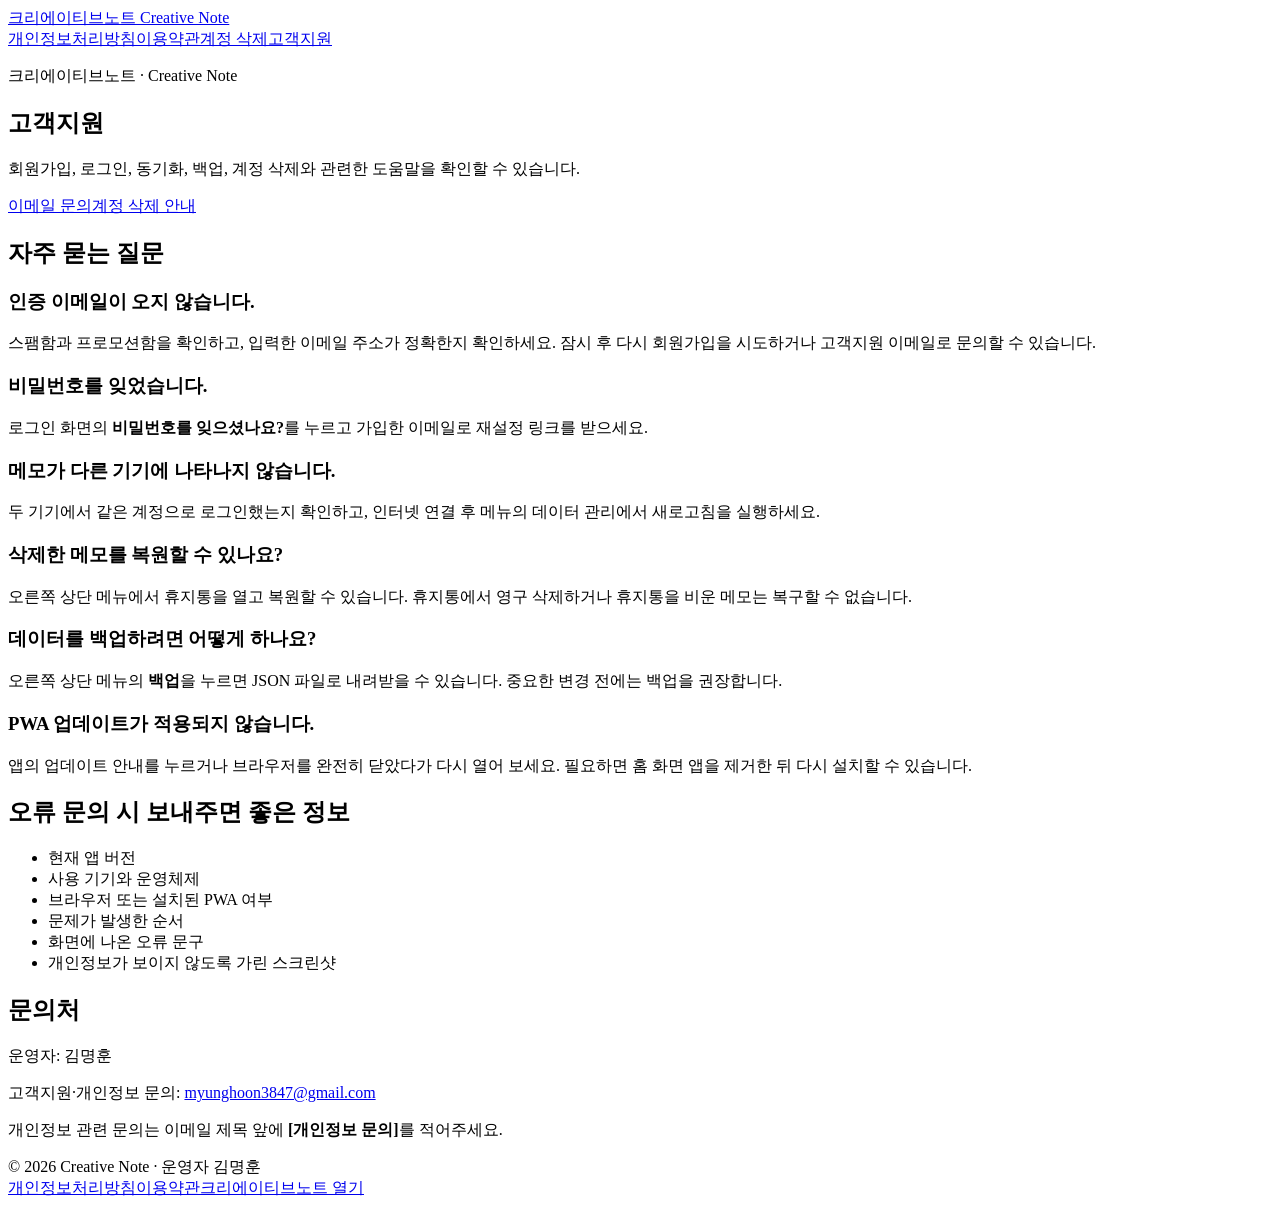
==== support/index.html @ 28e28304 "Add files via upload" ====
<!DOCTYPE html>
<html lang="ko">
<head>
  <meta charset="UTF-8" />
  <meta name="viewport" content="width=device-width, initial-scale=1.0" />
  <meta name="description" content="크리에이티브노트 고객지원" />
  <title>고객지원 | 크리에이티브노트</title>
  <link rel="stylesheet" href="../legal/legal.css?v=457" />
</head>
<body>
  <header class="site-header"><div class="site-header-inner"><a class="brand" href="../">크리에이티브노트 <span lang="en">Creative Note</span></a><nav class="header-nav" aria-label="지원 메뉴"><a href="../legal/privacy.html">개인정보처리방침</a><a href="../legal/terms.html">이용약관</a><a href="./delete-account.html">계정 삭제</a><a href="./" aria-current="page">고객지원</a></nav></div></header>
  <main class="legal-container">
    <section class="hero"><p class="eyebrow">크리에이티브노트 · Creative Note</p><h1>고객지원</h1><p>회원가입, 로그인, 동기화, 백업, 계정 삭제와 관련한 도움말을 확인할 수 있습니다.</p><div class="action-row"><a class="button-link" href="mailto:myunghoon3847@gmail.com?subject=%5B%ED%81%AC%EB%A6%AC%EC%97%90%EC%9D%B4%ED%8B%B0%EB%B8%8C%EB%85%B8%ED%8A%B8%20%EB%AC%B8%EC%9D%98%5D">이메일 문의</a><a class="button-link secondary" href="./delete-account.html">계정 삭제 안내</a></div></section>

    <section class="section-card"><h2>자주 묻는 질문</h2>
      <div class="faq-item"><h3>인증 이메일이 오지 않습니다.</h3><p>스팸함과 프로모션함을 확인하고, 입력한 이메일 주소가 정확한지 확인하세요. 잠시 후 다시 회원가입을 시도하거나 고객지원 이메일로 문의할 수 있습니다.</p></div>
      <div class="faq-item"><h3>비밀번호를 잊었습니다.</h3><p>로그인 화면의 <strong>비밀번호를 잊으셨나요?</strong>를 누르고 가입한 이메일로 재설정 링크를 받으세요.</p></div>
      <div class="faq-item"><h3>메모가 다른 기기에 나타나지 않습니다.</h3><p>두 기기에서 같은 계정으로 로그인했는지 확인하고, 인터넷 연결 후 메뉴의 데이터 관리에서 새로고침을 실행하세요.</p></div>
      <div class="faq-item"><h3>삭제한 메모를 복원할 수 있나요?</h3><p>오른쪽 상단 메뉴에서 휴지통을 열고 복원할 수 있습니다. 휴지통에서 영구 삭제하거나 휴지통을 비운 메모는 복구할 수 없습니다.</p></div>
      <div class="faq-item"><h3>데이터를 백업하려면 어떻게 하나요?</h3><p>오른쪽 상단 메뉴의 <strong>백업</strong>을 누르면 JSON 파일로 내려받을 수 있습니다. 중요한 변경 전에는 백업을 권장합니다.</p></div>
      <div class="faq-item"><h3>PWA 업데이트가 적용되지 않습니다.</h3><p>앱의 업데이트 안내를 누르거나 브라우저를 완전히 닫았다가 다시 열어 보세요. 필요하면 홈 화면 앱을 제거한 뒤 다시 설치할 수 있습니다.</p></div>
    </section>

    <section class="section-card"><h2>오류 문의 시 보내주면 좋은 정보</h2><ul><li>현재 앱 버전</li><li>사용 기기와 운영체제</li><li>브라우저 또는 설치된 PWA 여부</li><li>문제가 발생한 순서</li><li>화면에 나온 오류 문구</li><li>개인정보가 보이지 않도록 가린 스크린샷</li></ul></section>
    <section class="section-card"><h2>문의처</h2><p>운영자: 김명훈</p><p>고객지원·개인정보 문의: <a href="mailto:myunghoon3847@gmail.com">myunghoon3847@gmail.com</a></p><p>개인정보 관련 문의는 이메일 제목 앞에 <strong>[개인정보 문의]</strong>를 적어주세요.</p></section>
  </main>
  <footer class="site-footer"><div class="site-footer-inner">© 2026 Creative Note · 운영자 김명훈<div class="footer-links"><a href="../legal/privacy.html">개인정보처리방침</a><a href="../legal/terms.html">이용약관</a><a href="../">크리에이티브노트 열기</a></div></div></footer>
</body>
</html>
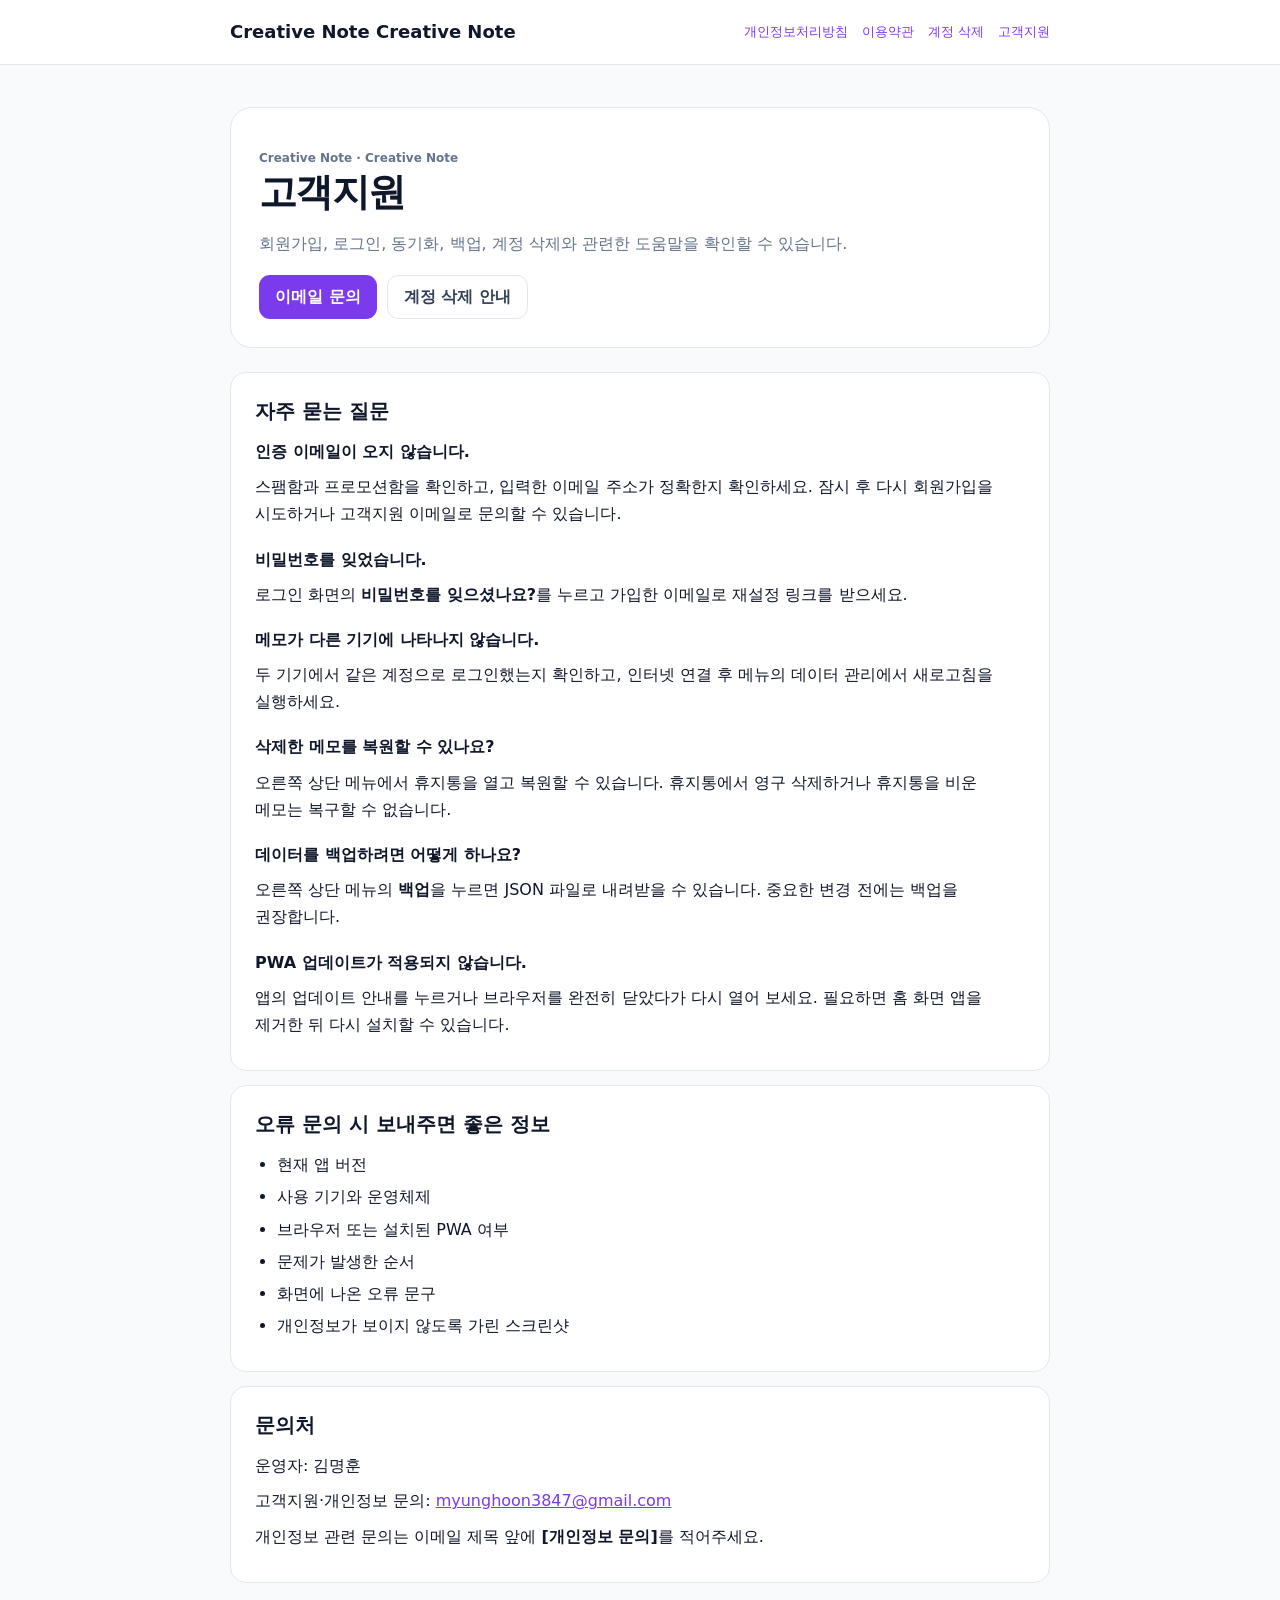
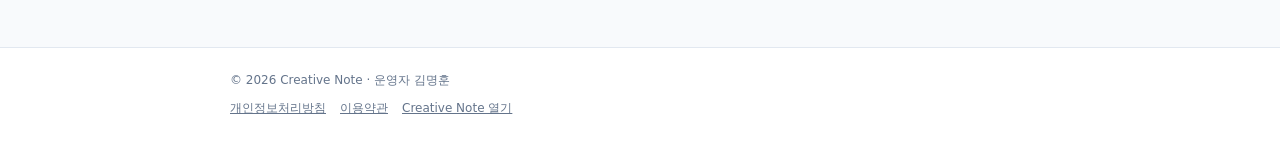
==== commit 609145b9: "Add files via upload" ====
--- a/support/index.html
+++ b/support/index.html
@@ -3,14 +3,14 @@
 <head>
   <meta charset="UTF-8" />
   <meta name="viewport" content="width=device-width, initial-scale=1.0" />
-  <meta name="description" content="크리에이티브노트 고객지원" />
-  <title>고객지원 | 크리에이티브노트</title>
+  <meta name="description" content="Creative Note 고객지원" />
+  <title>고객지원 | Creative Note</title>
   <link rel="stylesheet" href="../legal/legal.css?v=457" />
 </head>
 <body>
-  <header class="site-header"><div class="site-header-inner"><a class="brand" href="../">크리에이티브노트 <span lang="en">Creative Note</span></a><nav class="header-nav" aria-label="지원 메뉴"><a href="../legal/privacy.html">개인정보처리방침</a><a href="../legal/terms.html">이용약관</a><a href="./delete-account.html">계정 삭제</a><a href="./" aria-current="page">고객지원</a></nav></div></header>
+  <header class="site-header"><div class="site-header-inner"><a class="brand" href="../">Creative Note <span lang="en">Creative Note</span></a><nav class="header-nav" aria-label="지원 메뉴"><a href="../legal/privacy.html">개인정보처리방침</a><a href="../legal/terms.html">이용약관</a><a href="./delete-account.html">계정 삭제</a><a href="./" aria-current="page">고객지원</a></nav></div></header>
   <main class="legal-container">
-    <section class="hero"><p class="eyebrow">크리에이티브노트 · Creative Note</p><h1>고객지원</h1><p>회원가입, 로그인, 동기화, 백업, 계정 삭제와 관련한 도움말을 확인할 수 있습니다.</p><div class="action-row"><a class="button-link" href="mailto:myunghoon3847@gmail.com?subject=%5B%ED%81%AC%EB%A6%AC%EC%97%90%EC%9D%B4%ED%8B%B0%EB%B8%8C%EB%85%B8%ED%8A%B8%20%EB%AC%B8%EC%9D%98%5D">이메일 문의</a><a class="button-link secondary" href="./delete-account.html">계정 삭제 안내</a></div></section>
+    <section class="hero"><p class="eyebrow">Creative Note · Creative Note</p><h1>고객지원</h1><p>회원가입, 로그인, 동기화, 백업, 계정 삭제와 관련한 도움말을 확인할 수 있습니다.</p><div class="action-row"><a class="button-link" href="mailto:myunghoon3847@gmail.com?subject=%5B%ED%81%AC%EB%A6%AC%EC%97%90%EC%9D%B4%ED%8B%B0%EB%B8%8C%EB%85%B8%ED%8A%B8%20%EB%AC%B8%EC%9D%98%5D">이메일 문의</a><a class="button-link secondary" href="./delete-account.html">계정 삭제 안내</a></div></section>
 
     <section class="section-card"><h2>자주 묻는 질문</h2>
       <div class="faq-item"><h3>인증 이메일이 오지 않습니다.</h3><p>스팸함과 프로모션함을 확인하고, 입력한 이메일 주소가 정확한지 확인하세요. 잠시 후 다시 회원가입을 시도하거나 고객지원 이메일로 문의할 수 있습니다.</p></div>
@@ -24,6 +24,6 @@
     <section class="section-card"><h2>오류 문의 시 보내주면 좋은 정보</h2><ul><li>현재 앱 버전</li><li>사용 기기와 운영체제</li><li>브라우저 또는 설치된 PWA 여부</li><li>문제가 발생한 순서</li><li>화면에 나온 오류 문구</li><li>개인정보가 보이지 않도록 가린 스크린샷</li></ul></section>
     <section class="section-card"><h2>문의처</h2><p>운영자: 김명훈</p><p>고객지원·개인정보 문의: <a href="mailto:myunghoon3847@gmail.com">myunghoon3847@gmail.com</a></p><p>개인정보 관련 문의는 이메일 제목 앞에 <strong>[개인정보 문의]</strong>를 적어주세요.</p></section>
   </main>
-  <footer class="site-footer"><div class="site-footer-inner">© 2026 Creative Note · 운영자 김명훈<div class="footer-links"><a href="../legal/privacy.html">개인정보처리방침</a><a href="../legal/terms.html">이용약관</a><a href="../">크리에이티브노트 열기</a></div></div></footer>
+  <footer class="site-footer"><div class="site-footer-inner">© 2026 Creative Note · 운영자 김명훈<div class="footer-links"><a href="../legal/privacy.html">개인정보처리방침</a><a href="../legal/terms.html">이용약관</a><a href="../">Creative Note 열기</a></div></div></footer>
 </body>
 </html>
--- a/legal/legal.css
+++ b/legal/legal.css
@@ -0,0 +1,176 @@
+:root {
+  color-scheme: light;
+  --bg: #f8fafc;
+  --surface: #ffffff;
+  --text: #0f172a;
+  --muted: #64748b;
+  --line: #e2e8f0;
+  --primary: #7c3aed;
+  --primary-soft: #f5f3ff;
+  --danger: #b91c1c;
+  --radius: 16px;
+  font-family: Pretendard, "Noto Sans KR", "Apple SD Gothic Neo", system-ui, sans-serif;
+}
+
+* { box-sizing: border-box; }
+html { scroll-behavior: smooth; }
+body {
+  margin: 0;
+  background: var(--bg);
+  color: var(--text);
+  line-height: 1.7;
+  word-break: keep-all;
+}
+a { color: var(--primary); }
+button, a { -webkit-tap-highlight-color: transparent; }
+.site-header {
+  border-bottom: 1px solid var(--line);
+  background: rgba(255,255,255,.94);
+}
+.site-header-inner,
+.legal-container,
+.site-footer-inner {
+  width: min(100% - 32px, 820px);
+  margin: 0 auto;
+}
+.site-header-inner {
+  display: flex;
+  align-items: center;
+  justify-content: space-between;
+  gap: 16px;
+  min-height: 64px;
+}
+.brand {
+  color: var(--text);
+  font-size: 18px;
+  font-weight: 800;
+  text-decoration: none;
+}
+.header-nav {
+  display: flex;
+  flex-wrap: wrap;
+  gap: 8px 14px;
+  font-size: 13px;
+}
+.header-nav a { text-decoration: none; }
+.legal-container { padding: 42px 0 64px; }
+.hero {
+  margin-bottom: 24px;
+  padding: 28px;
+  border: 1px solid var(--line);
+  border-radius: 22px;
+  background: var(--surface);
+}
+.eyebrow {
+  margin: 0 0 6px;
+  color: var(--primary);
+  font-size: 12px;
+  font-weight: 800;
+}
+h1 {
+  margin: 0;
+  font-size: clamp(27px, 5vw, 38px);
+  line-height: 1.3;
+  letter-spacing: -.04em;
+}
+.hero p { margin: 12px 0 0; color: var(--muted); }
+.meta {
+  display: flex;
+  flex-wrap: wrap;
+  gap: 6px 14px;
+  margin-top: 16px;
+  color: var(--muted);
+  font-size: 12px;
+}
+.notice {
+  margin: 20px 0;
+  padding: 14px 16px;
+  border: 1px solid #ddd6fe;
+  border-radius: 12px;
+  background: var(--primary-soft);
+  font-size: 13px;
+}
+.notice.danger {
+  border-color: #fecaca;
+  background: #fef2f2;
+  color: #7f1d1d;
+}
+.section-card {
+  margin-top: 14px;
+  padding: 24px;
+  border: 1px solid var(--line);
+  border-radius: var(--radius);
+  background: var(--surface);
+}
+h2 { margin: 0 0 12px; font-size: 20px; line-height: 1.45; }
+h3 { margin: 20px 0 8px; font-size: 16px; }
+p { margin: 8px 0; }
+ul, ol { margin: 8px 0; padding-left: 22px; }
+li + li { margin-top: 5px; }
+.table-wrap { overflow-x: auto; }
+table {
+  width: 100%;
+  border-collapse: collapse;
+  font-size: 13px;
+}
+th, td {
+  padding: 10px;
+  border: 1px solid var(--line);
+  text-align: left;
+  vertical-align: top;
+}
+th { background: #f8fafc; }
+.action-row {
+  display: flex;
+  flex-wrap: wrap;
+  gap: 10px;
+  margin-top: 18px;
+}
+.button-link {
+  display: inline-flex;
+  align-items: center;
+  justify-content: center;
+  min-height: 44px;
+  padding: 0 16px;
+  border-radius: 11px;
+  background: var(--primary);
+  color: white;
+  font-weight: 800;
+  text-decoration: none;
+}
+.button-link.secondary {
+  border: 1px solid var(--line);
+  background: white;
+  color: #334155;
+}
+.faq-item + .faq-item { margin-top: 18px; }
+.faq-item h3 { margin-top: 0; }
+.site-footer {
+  border-top: 1px solid var(--line);
+  background: white;
+}
+.site-footer-inner {
+  padding: 22px 0 32px;
+  color: var(--muted);
+  font-size: 12px;
+}
+.footer-links { display: flex; flex-wrap: wrap; gap: 8px 14px; margin-top: 8px; }
+.footer-links a { color: var(--muted); }
+code {
+  padding: 2px 5px;
+  border-radius: 5px;
+  background: #f1f5f9;
+  font-size: .92em;
+}
+@media (max-width: 560px) {
+  .site-header-inner { align-items: flex-start; flex-direction: column; padding: 14px 0; }
+  .legal-container { padding-top: 24px; }
+  .hero, .section-card { padding: 19px; }
+  .action-row { flex-direction: column; }
+  .button-link { width: 100%; }
+}
+
+.legal-container a,
+.site-footer a {
+  overflow-wrap: anywhere;
+}
